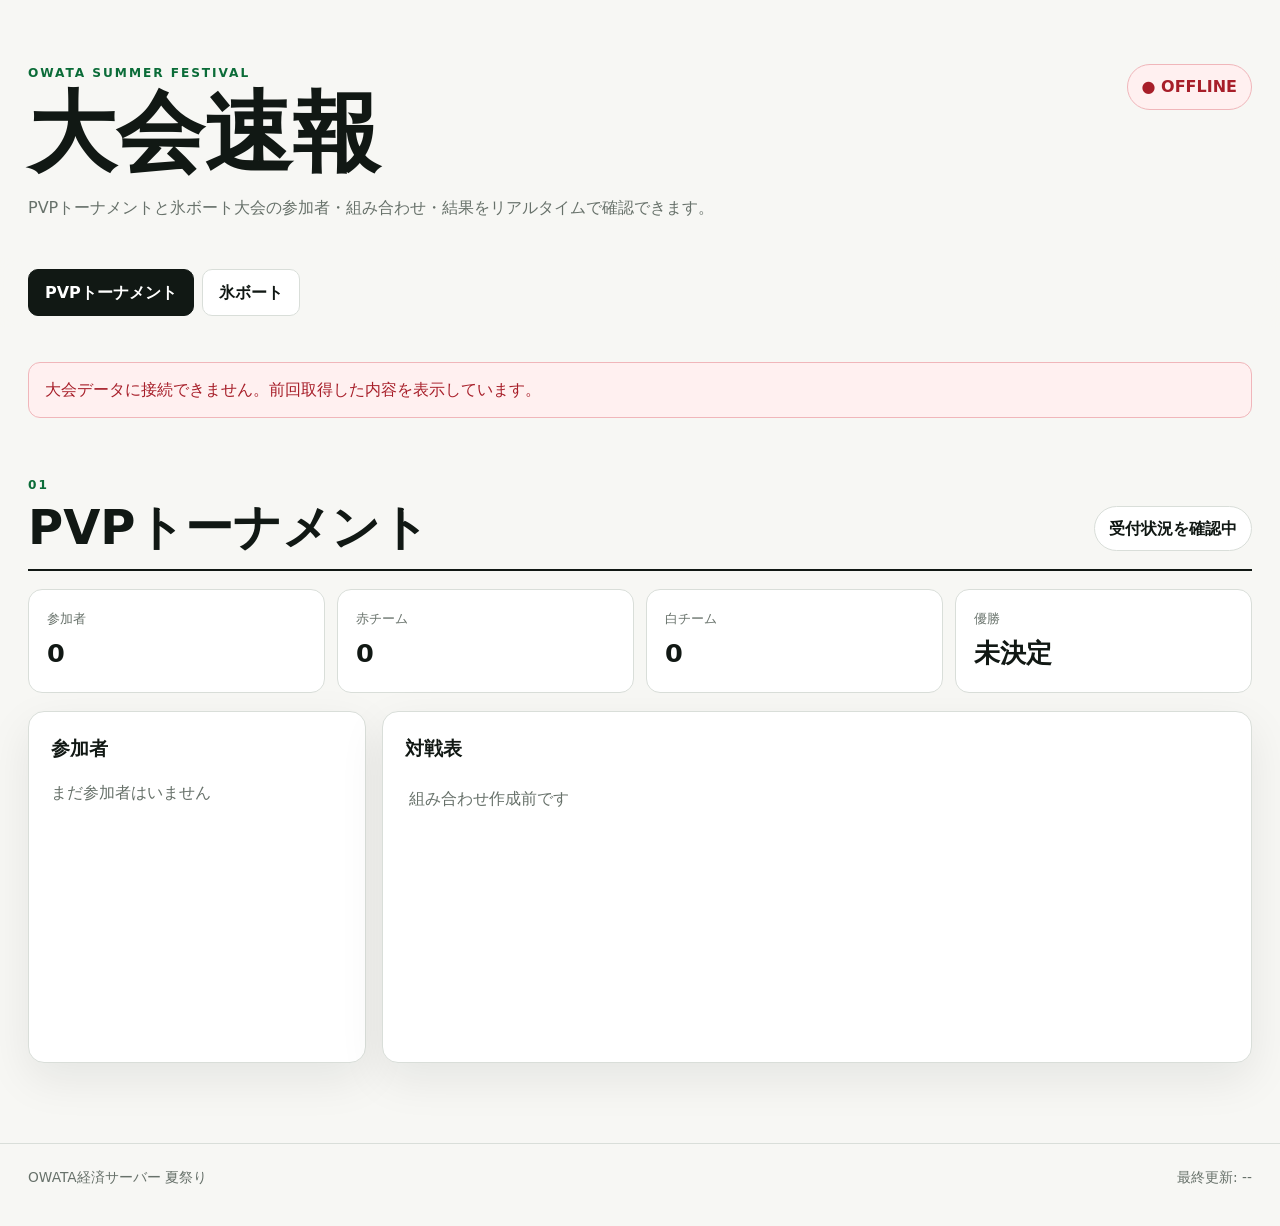
==== event/index.html @ 43bf46f7 "Add public OWATA festival event viewer" ====
<!doctype html>
<html lang="ja">
<head>
  <meta charset="utf-8">
  <meta name="viewport" content="width=device-width,initial-scale=1,viewport-fit=cover">
  <meta name="theme-color" content="#f7f7f4">
  <title>OWATA夏祭り 大会速報</title>
  <meta name="description" content="OWATA夏祭り PVPトーナメント・氷ボート大会の参加者、組み合わせ、結果をリアルタイム表示します。">
  <link rel="stylesheet" href="styles.css">
</head>
<body>
  <header class="site-header">
    <div>
      <p class="eyebrow">OWATA SUMMER FESTIVAL</p>
      <h1>大会速報</h1>
      <p class="lead">PVPトーナメントと氷ボート大会の参加者・組み合わせ・結果をリアルタイムで確認できます。</p>
    </div>
    <div id="connectionBadge" class="status-badge waiting">接続確認中</div>
  </header>

  <nav class="tabs" aria-label="表示切替">
    <button class="tab active" data-tab="pvp">PVPトーナメント</button>
    <button class="tab" data-tab="boat">氷ボート</button>
  </nav>

  <main>
    <aside id="offlineNotice" class="notice error hidden" role="status">
      大会データに接続できません。前回取得した内容を表示しています。
    </aside>

    <section id="pvpPanel" class="panel active" aria-labelledby="pvpTitle">
      <div class="section-heading">
        <div><p class="section-number">01</p><h2 id="pvpTitle">PVPトーナメント</h2></div>
        <div id="pvpStatus" class="pill">受付状況を確認中</div>
      </div>
      <div class="summary-grid">
        <article><span>参加者</span><strong id="pvpCount">0</strong></article>
        <article><span>赤チーム</span><strong id="redCount">0</strong></article>
        <article><span>白チーム</span><strong id="whiteCount">0</strong></article>
        <article><span>優勝</span><strong id="pvpChampion">未決定</strong></article>
      </div>
      <div class="content-grid">
        <section class="card"><h3>参加者</h3><div id="pvpParticipants" class="participant-list empty">まだ参加者はいません</div></section>
        <section class="card bracket-card"><h3>対戦表</h3><div id="pvpBracket" class="bracket empty">組み合わせ作成前です</div></section>
      </div>
    </section>

    <section id="boatPanel" class="panel" aria-labelledby="boatTitle">
      <div class="section-heading">
        <div><p class="section-number">02</p><h2 id="boatTitle">氷ボート大会</h2></div>
        <div id="boatStatus" class="pill">受付状況を確認中</div>
      </div>
      <div class="summary-grid two">
        <article><span>参加者</span><strong id="boatCount">0</strong></article>
        <article><span>優勝</span><strong id="boatChampion">未決定</strong></article>
      </div>
      <div class="content-grid">
        <section class="card"><h3>参加者</h3><div id="boatParticipants" class="participant-list empty">まだ参加者はいません</div></section>
        <section class="card"><h3>組・結果</h3><div id="boatHeats" class="heat-list empty">組み合わせ作成前です</div></section>
      </div>
    </section>

  </main>

  <footer><span>OWATA経済サーバー 夏祭り</span><span id="lastUpdated">最終更新: --</span></footer>
  <script src="config.js"></script>
  <script src="app.js"></script>
</body>
</html>
---- event/styles.css ----
:root{--ink:#111814;--muted:#67716a;--paper:#f7f7f4;--card:#fff;--line:#d9ded9;--green:#1cb65d;--green-dark:#0b6c38;--red:#df3e48;--white:#fff;--shadow:0 16px 46px rgba(17,24,20,.08)}
*{box-sizing:border-box}body{margin:0;background:var(--paper);color:var(--ink);font-family:"Noto Sans JP","Yu Gothic UI",system-ui,sans-serif;line-height:1.6}.site-header{max-width:1320px;margin:auto;padding:64px 28px 36px;display:flex;justify-content:space-between;align-items:flex-start;gap:20px}.eyebrow,.section-number{margin:0 0 8px;color:var(--green-dark);font-weight:800;letter-spacing:.16em;font-size:.76rem}.site-header h1{font-size:clamp(2.5rem,7vw,5.5rem);line-height:.95;margin:0}.lead{color:var(--muted);margin:20px 0 0}.status-badge,.pill{border:1px solid var(--line);border-radius:999px;padding:9px 14px;font-weight:800;background:#fff;white-space:nowrap}.status-badge.online{background:#e8f8ee;color:var(--green-dark);border-color:#a5dfba}.status-badge.offline{background:#fff0f0;color:#a71e29;border-color:#f0b6ba}.tabs{position:sticky;top:0;z-index:10;display:flex;gap:8px;max-width:1320px;margin:auto;padding:12px 28px;background:rgba(247,247,244,.92);backdrop-filter:blur(15px)}button,.tab,select,input{font:inherit}.tab,button{border:1px solid var(--line);background:#fff;color:var(--ink);border-radius:10px;padding:10px 16px;font-weight:750;cursor:pointer}.tab.active,.primary{background:var(--ink);color:#fff;border-color:var(--ink)}button:hover{border-color:var(--green)}main{max-width:1320px;margin:auto;padding:20px 28px 80px}.panel{display:none}.panel.active{display:block}.section-heading{display:flex;justify-content:space-between;align-items:flex-end;gap:20px;border-bottom:2px solid var(--ink);padding:44px 0 18px}.section-heading h2{font-size:clamp(1.8rem,4vw,3rem);line-height:1;margin:0}.summary-grid{display:grid;grid-template-columns:repeat(4,1fr);gap:12px;margin:18px 0}.summary-grid.two{grid-template-columns:repeat(2,1fr)}.summary-grid article{background:var(--card);border:1px solid var(--line);border-radius:14px;padding:18px}.summary-grid span{display:block;color:var(--muted);font-size:.82rem}.summary-grid strong{display:block;font-size:1.6rem;margin-top:4px}.content-grid,.admin-grid{display:grid;grid-template-columns:minmax(250px,.7fr) minmax(0,1.8fr);gap:16px}.admin-grid{grid-template-columns:1fr 1fr}.card{background:var(--card);border:1px solid var(--line);border-radius:16px;padding:22px;box-shadow:var(--shadow)}.card h3{margin:0 0 16px}.participant-list{display:grid;gap:8px}.participant{display:flex;align-items:center;justify-content:space-between;border-bottom:1px solid var(--line);padding:10px 2px}.team-dot{width:10px;height:10px;border-radius:50%;display:inline-block;margin-right:8px}.team-red{background:var(--red)}.team-white{background:#fff;border:1px solid #9aa39d}.bracket{display:flex;gap:24px;overflow:auto;padding:6px 4px 20px;min-height:260px}.round{min-width:210px;display:flex;flex-direction:column;justify-content:space-around;gap:18px}.round-title{text-transform:uppercase;color:var(--muted);font-size:.75rem;letter-spacing:.1em}.match{position:relative;border:1px solid var(--line);border-left:5px solid #aab1ac;border-radius:12px;padding:12px;background:#fbfcfb}.match.complete{border-left-color:var(--red);background:#fff5f5}.match.active{border-color:var(--green)}.player-row{display:flex;justify-content:space-between;gap:12px;padding:4px}.winner{font-weight:900;color:#b11925}.heat-list{display:grid;gap:12px}.heat{border:1px solid var(--line);border-radius:12px;padding:15px}.heat h4{margin:0 0 8px}.result{color:var(--green-dark);font-weight:800}.notice{padding:14px 16px;border-radius:12px;margin:14px 0}.notice.error{background:#fff0f0;color:#a71e29;border:1px solid #f0b6ba}.hidden{display:none!important}.empty{color:var(--muted)}.login-card{max-width:560px;margin:22px auto}.login-card label,.inline-form label{display:grid;gap:5px;font-weight:750}.login-card input,.inline-form input,.inline-form select,.result-select{width:100%;border:1px solid var(--line);border-radius:9px;padding:10px 12px;background:#fff}.login-card button{margin-top:14px}.button-row{display:flex;flex-wrap:wrap;gap:8px}.inline-form{display:grid;grid-template-columns:1fr 150px auto;gap:10px;align-items:end}.admin-section{margin-top:16px}.card-title-row{display:flex;justify-content:space-between;gap:12px;align-items:flex-start}.admin-table{width:100%;border-collapse:collapse}.admin-table th,.admin-table td{text-align:left;padding:10px;border-bottom:1px solid var(--line);vertical-align:top}.danger{color:#a71e29;border-color:#f0b6ba;background:#fff7f7}.form-message{font-weight:750;color:var(--green-dark)}.form-message.error{color:#a71e29}.muted{color:var(--muted)}footer{max-width:1320px;margin:auto;border-top:1px solid var(--line);padding:22px 28px 38px;display:flex;justify-content:space-between;color:var(--muted);font-size:.86rem}
@media(max-width:820px){.site-header{padding-top:34px;display:block}.status-badge{display:inline-block;margin-top:22px}.tabs{overflow:auto}.content-grid,.admin-grid{grid-template-columns:1fr}.summary-grid{grid-template-columns:repeat(2,1fr)}.inline-form{grid-template-columns:1fr}.card-title-row{display:block}.card-title-row .button-row{margin-top:10px}.admin-table{display:block;overflow:auto;white-space:nowrap}footer{display:block}.section-heading{align-items:flex-start}}
@media(max-width:460px){.site-header,main,.tabs,footer{padding-left:16px;padding-right:16px}.summary-grid{gap:8px}.summary-grid article,.card{padding:14px}.tab{padding:9px 12px}.section-heading{display:block}.pill{display:inline-block;margin-top:12px}}
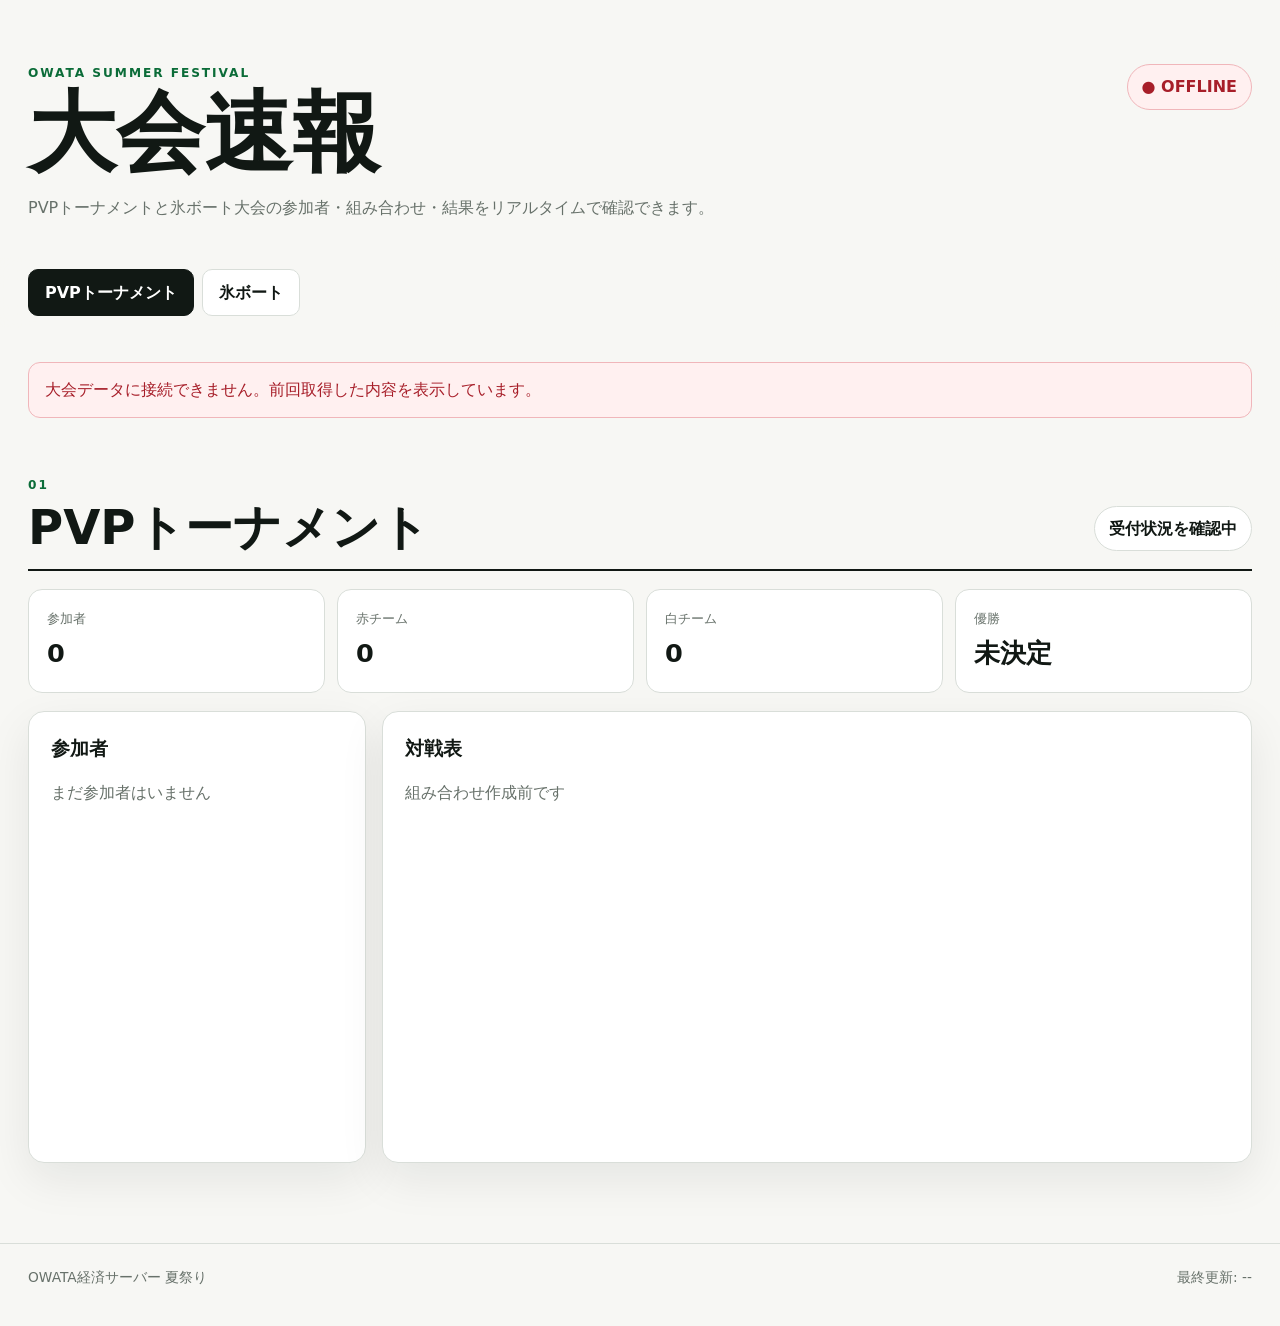
==== commit 3eb1f162: "氷ボートを3人組トーナメント表示に変更" ====
--- a/event/index.html
+++ b/event/index.html
@@ -56,7 +56,7 @@
       </div>
       <div class="content-grid">
         <section class="card"><h3>参加者</h3><div id="boatParticipants" class="participant-list empty">まだ参加者はいません</div></section>
-        <section class="card"><h3>組・結果</h3><div id="boatHeats" class="heat-list empty">組み合わせ作成前です</div></section>
+        <section class="card bracket-card"><h3>トーナメント表</h3><div id="boatHeats" class="heat-list empty">組み合わせ作成前です</div></section>
       </div>
     </section>
 
--- a/event/styles.css
+++ b/event/styles.css
@@ -2,3 +2,30 @@
 *{box-sizing:border-box}body{margin:0;background:var(--paper);color:var(--ink);font-family:"Noto Sans JP","Yu Gothic UI",system-ui,sans-serif;line-height:1.6}.site-header{max-width:1320px;margin:auto;padding:64px 28px 36px;display:flex;justify-content:space-between;align-items:flex-start;gap:20px}.eyebrow,.section-number{margin:0 0 8px;color:var(--green-dark);font-weight:800;letter-spacing:.16em;font-size:.76rem}.site-header h1{font-size:clamp(2.5rem,7vw,5.5rem);line-height:.95;margin:0}.lead{color:var(--muted);margin:20px 0 0}.status-badge,.pill{border:1px solid var(--line);border-radius:999px;padding:9px 14px;font-weight:800;background:#fff;white-space:nowrap}.status-badge.online{background:#e8f8ee;color:var(--green-dark);border-color:#a5dfba}.status-badge.offline{background:#fff0f0;color:#a71e29;border-color:#f0b6ba}.tabs{position:sticky;top:0;z-index:10;display:flex;gap:8px;max-width:1320px;margin:auto;padding:12px 28px;background:rgba(247,247,244,.92);backdrop-filter:blur(15px)}button,.tab,select,input{font:inherit}.tab,button{border:1px solid var(--line);background:#fff;color:var(--ink);border-radius:10px;padding:10px 16px;font-weight:750;cursor:pointer}.tab.active,.primary{background:var(--ink);color:#fff;border-color:var(--ink)}button:hover{border-color:var(--green)}main{max-width:1320px;margin:auto;padding:20px 28px 80px}.panel{display:none}.panel.active{display:block}.section-heading{display:flex;justify-content:space-between;align-items:flex-end;gap:20px;border-bottom:2px solid var(--ink);padding:44px 0 18px}.section-heading h2{font-size:clamp(1.8rem,4vw,3rem);line-height:1;margin:0}.summary-grid{display:grid;grid-template-columns:repeat(4,1fr);gap:12px;margin:18px 0}.summary-grid.two{grid-template-columns:repeat(2,1fr)}.summary-grid article{background:var(--card);border:1px solid var(--line);border-radius:14px;padding:18px}.summary-grid span{display:block;color:var(--muted);font-size:.82rem}.summary-grid strong{display:block;font-size:1.6rem;margin-top:4px}.content-grid,.admin-grid{display:grid;grid-template-columns:minmax(250px,.7fr) minmax(0,1.8fr);gap:16px}.admin-grid{grid-template-columns:1fr 1fr}.card{background:var(--card);border:1px solid var(--line);border-radius:16px;padding:22px;box-shadow:var(--shadow)}.card h3{margin:0 0 16px}.participant-list{display:grid;gap:8px}.participant{display:flex;align-items:center;justify-content:space-between;border-bottom:1px solid var(--line);padding:10px 2px}.team-dot{width:10px;height:10px;border-radius:50%;display:inline-block;margin-right:8px}.team-red{background:var(--red)}.team-white{background:#fff;border:1px solid #9aa39d}.bracket{display:flex;gap:24px;overflow:auto;padding:6px 4px 20px;min-height:260px}.round{min-width:210px;display:flex;flex-direction:column;justify-content:space-around;gap:18px}.round-title{text-transform:uppercase;color:var(--muted);font-size:.75rem;letter-spacing:.1em}.match{position:relative;border:1px solid var(--line);border-left:5px solid #aab1ac;border-radius:12px;padding:12px;background:#fbfcfb}.match.complete{border-left-color:var(--red);background:#fff5f5}.match.active{border-color:var(--green)}.player-row{display:flex;justify-content:space-between;gap:12px;padding:4px}.winner{font-weight:900;color:#b11925}.heat-list{display:grid;gap:12px}.heat{border:1px solid var(--line);border-radius:12px;padding:15px}.heat h4{margin:0 0 8px}.result{color:var(--green-dark);font-weight:800}.notice{padding:14px 16px;border-radius:12px;margin:14px 0}.notice.error{background:#fff0f0;color:#a71e29;border:1px solid #f0b6ba}.hidden{display:none!important}.empty{color:var(--muted)}.login-card{max-width:560px;margin:22px auto}.login-card label,.inline-form label{display:grid;gap:5px;font-weight:750}.login-card input,.inline-form input,.inline-form select,.result-select{width:100%;border:1px solid var(--line);border-radius:9px;padding:10px 12px;background:#fff}.login-card button{margin-top:14px}.button-row{display:flex;flex-wrap:wrap;gap:8px}.inline-form{display:grid;grid-template-columns:1fr 150px auto;gap:10px;align-items:end}.admin-section{margin-top:16px}.card-title-row{display:flex;justify-content:space-between;gap:12px;align-items:flex-start}.admin-table{width:100%;border-collapse:collapse}.admin-table th,.admin-table td{text-align:left;padding:10px;border-bottom:1px solid var(--line);vertical-align:top}.danger{color:#a71e29;border-color:#f0b6ba;background:#fff7f7}.form-message{font-weight:750;color:var(--green-dark)}.form-message.error{color:#a71e29}.muted{color:var(--muted)}footer{max-width:1320px;margin:auto;border-top:1px solid var(--line);padding:22px 28px 38px;display:flex;justify-content:space-between;color:var(--muted);font-size:.86rem}
 @media(max-width:820px){.site-header{padding-top:34px;display:block}.status-badge{display:inline-block;margin-top:22px}.tabs{overflow:auto}.content-grid,.admin-grid{grid-template-columns:1fr}.summary-grid{grid-template-columns:repeat(2,1fr)}.inline-form{grid-template-columns:1fr}.card-title-row{display:block}.card-title-row .button-row{margin-top:10px}.admin-table{display:block;overflow:auto;white-space:nowrap}footer{display:block}.section-heading{align-items:flex-start}}
 @media(max-width:460px){.site-header,main,.tabs,footer{padding-left:16px;padding-right:16px}.summary-grid{gap:8px}.summary-grid article,.card{padding:14px}.tab{padding:9px 12px}.section-heading{display:block}.pill{display:inline-block;margin-top:12px}}
+
+/* Balanced top-down tournament bracket */
+.bracket{display:block;min-height:360px;overflow:visible;padding:0}
+.bracket-card{min-width:0;overflow:hidden}
+.bracket-scroll{width:100%;max-width:100%;min-width:0;overflow-x:auto;overflow-y:hidden;padding:4px 4px 22px;scrollbar-gutter:stable}
+.bracket-tree{position:relative;width:100%;min-width:var(--bracket-min-width);display:flex;flex-direction:column;align-items:stretch;gap:34px;padding:8px 18px 24px}
+.bracket-lines{position:absolute;inset:0;z-index:0;pointer-events:none;overflow:visible}
+.bracket-lines path{fill:none;stroke:#9eaaa2;stroke-width:2;vector-effect:non-scaling-stroke}
+.bracket-lines .champion-line{stroke:var(--green);stroke-width:3}
+.champion-node{position:relative;z-index:1;align-self:center;width:min(240px,30%);min-width:190px;border:2px solid var(--green);border-radius:14px;padding:10px 16px;text-align:center;background:#effbf3;box-shadow:0 10px 28px rgba(28,182,93,.13)}
+.champion-node span{display:block;color:var(--green-dark);font-size:.72rem;font-weight:900;letter-spacing:.16em}
+.champion-node strong{display:block;overflow:hidden;text-overflow:ellipsis;white-space:nowrap}
+.bracket-level{position:relative;z-index:1}
+.bracket-level h4{margin:0 0 10px;text-align:center;color:var(--muted);font-size:.76rem;letter-spacing:.13em}
+.bracket-level-grid{display:grid;grid-template-columns:repeat(var(--level-columns),minmax(0,1fr));gap:16px}
+.bracket-slot{display:flex;justify-content:center;min-width:0}
+.bracket-tree .match{position:relative;width:min(190px,calc(100% - 10px));border:1px solid var(--line);border-left:5px solid #aab1ac;border-radius:12px;padding:10px 12px;background:#fbfcfb;box-shadow:0 7px 20px rgba(17,24,20,.06)}
+.bracket-tree .match.complete{border-left-color:var(--red);background:#fff5f5}
+.bracket-tree .match.active{border-color:var(--green);box-shadow:0 0 0 2px rgba(28,182,93,.12)}
+.bracket-tree .player-row{display:flex;justify-content:space-between;gap:12px;padding:4px;min-width:0}
+.bracket-tree .player-row span{overflow:hidden;text-overflow:ellipsis;white-space:nowrap}
+.boat-tree .boat-final-level .match{width:min(240px,calc(100% - 10px));border-left-color:var(--green)}
+.boat-tree .boat-heat{min-height:126px;display:flex;flex-direction:column;justify-content:center}
+.boat-tree .boat-group-label{text-align:center;color:var(--green-dark);font-size:.76rem;font-weight:900;margin-bottom:7px}
+.boat-tree .bracket-slot{flex-direction:column;align-items:center}
+.boat-tree .boat-qualifier-level .bracket-level-grid{align-items:start}
+@media(max-width:820px){.bracket-tree{gap:28px;padding-inline:10px}.bracket-card{padding-left:12px;padding-right:12px}}
